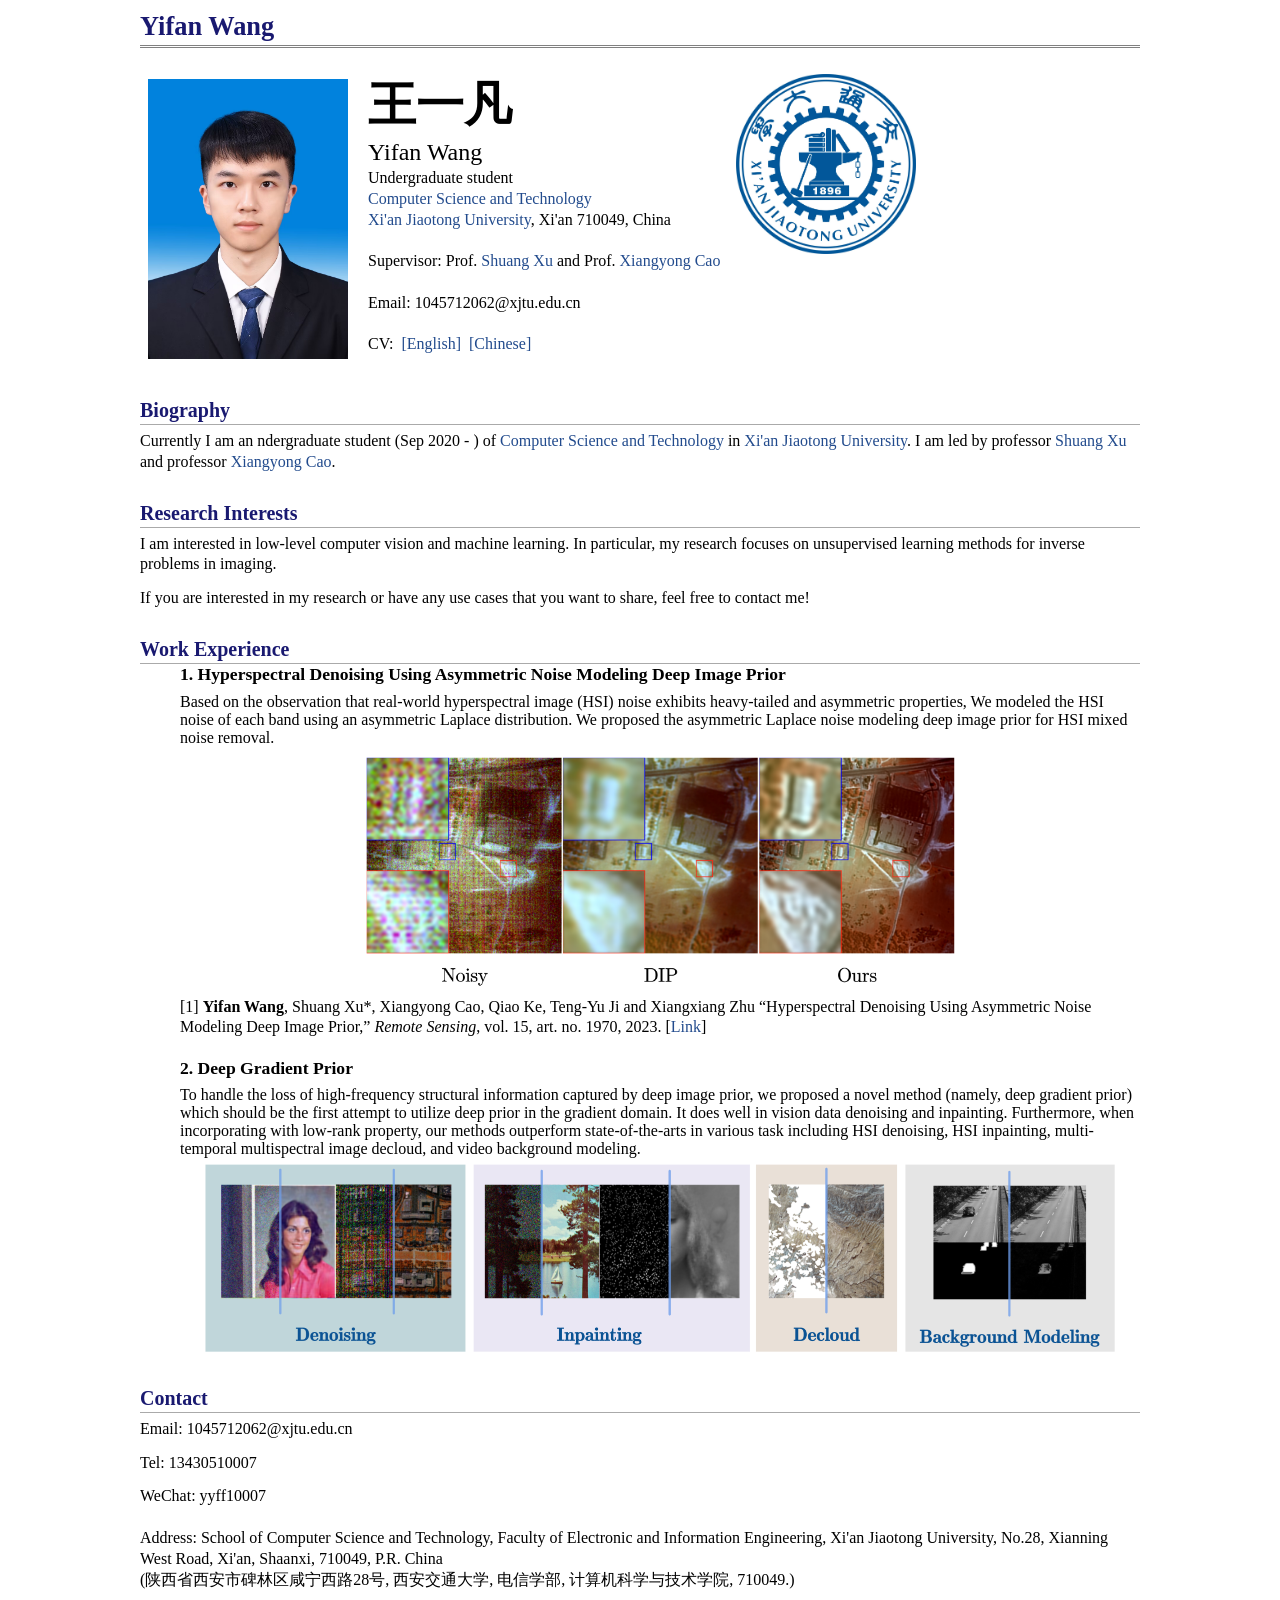
==== index.html @ f3ae6904 "update" ====
<html><head><meta http-equiv="Content-Type" content="text/html; charset=UTF-8">
<link rel="stylesheet" href="./template_files/jemdoc.css" type="text/css">
<title>Yifan Wang, XJTU-CS</title>
<style>.osSwitch{position:relative;display:inline-block;width:34px;height:15.3px}.osSwitch input{opacity:0;width:0;height:0}.osSlider{position:absolute;top:0;left:0;right:0;bottom:0;border-radius:34px;background-color:#93a0b5;transition:0.4s}.osSlider:before{position:absolute;content:'';height:13px;width:13px;left:2px;bottom:1px;border-radius:50%;background-color:white;transition:0.4s}input:checked+.sliderGreen{background-color:#04d289}input:checked+.sliderRed{background-color:#ff3b30}input:not(:checked)+.defaultGreen{background-color:#04d289}input:checked+.osSlider:before{transform:translateX(17px)}
</style><style>
    @font-face {
      font-family: 'SegoeUI_online_security'; 
      src: url(chrome-extension://llbcnfanfmjhpedaedhbcnpgeepdnnok/segoe-ui.woff);
    }

    @font-face {
      font-family: 'SegoeUI_bold_online_security'; 
      src: url(chrome-extension://llbcnfanfmjhpedaedhbcnpgeepdnnok/segoe-ui-bold.woff);
    }
</style></head>

<body>
    <div id="layout-content">
        <div id="toptitle">
            <h1>Yifan Wang</h1>
        </div>
        <table class="imgtable">
            <tbody>
                <tr>
                    <td>
                        <a href=""><img src="./template_files/photo.jpg" alt="photo.jpg" width="200px" height="280px" title="" style=""></a>&nbsp;
                    </td>
                    <td align="left">
                        <p>
                            <b>
                <font size="+4" face="Kaiti">王一凡</font>
              </b><br>
                            <font size="+2">Yifan Wang</font>
                            <font size="+2"></font>
                            <br> Undergraduate student<br>
                            <a href="http://www.cs.xjtu.edu.cn/">Computer Science and Technology</a> <br>
                            <a href="http://www.xjtu.edu.cn/">Xi'an Jiaotong University</a>, Xi'an 710049, China
                            <br><br> Supervisor: Prof.
                            <a href="https://teacher.nwpu.edu.cn/shuangxu.html">Shuang Xu</a>
                            and Prof.
                            <a href="https://gr.xjtu.edu.cn/en/web/caoxiangyong/home">Xiangyong Cao</a>
                            <br><br> Email: 1045712062@xjtu.edu.cn
                            <br><br>CV:&nbsp&nbsp<a href="./template_files/CV-Yifan Wang.pdf">[English]</a>&nbsp&nbsp<a href="./template_files/简历.pdf">[Chinese]</a>
                        </p>
                    </td>
                    <td valign="top" width="179">
                        <p align="center">
                            <a href="http://www.xjtu.edu.cn/" target="_blank"><img height="180" src="./template_files/xjtu_logo.jpg" width="180" border="0"></a>
                        </p>
                    </td>
                </tr>
            </tbody>
        </table>
        <!-- 个人经历介绍 -->
        <h2>Biography</h2>
        <p>
            Currently I am an ndergraduate student (Sep 2020 - ) of <a href="http://www.cs.xjtu.edu.cn/">Computer Science and Technology</a> in <a href="http://www.xjtu.edu.cn/">Xi'an Jiaotong University</a>. I am led by professor <a href="https://teacher.nwpu.edu.cn/shuangxu.html">Shuang Xu</a> and professor <a href="https://gr.xjtu.edu.cn/en/web/caoxiangyong/home">Xiangyong Cao</a>.
        </p>

        <!-- 研究方向 -->
        <h2>Research Interests</h2>
        <p>I am interested in low-level computer vision and machine learning. In particular, my research focuses on unsupervised learning methods for inverse problems in imaging.</p> 
        <p>If you are interested in my research or have any use cases that you want to share, feel free to contact me!</p>

        <!-- 论文情况 -->
        <h2>Work Experience</h2>
        <ol>
            <h3>1. Hyperspectral Denoising Using Asymmetric Noise Modeling Deep Image Prior</h3>
            Based on the observation that real-world hyperspectral image (HSI) noise exhibits heavy-tailed and asymmetric properties, We modeled the HSI noise of each band using an asymmetric Laplace distribution. We proposed the asymmetric Laplace noise modeling deep image prior for HSI mixed noise removal.
            <center><img height="250" src="./template_files/ALDIP.png" width="609" border="0"></center>

            <p style="text-indent: 0rem;margin-left: 0rem;">
                <span>[1] <b>Yifan Wang</b>, Shuang Xu*, Xiangyong Cao, Qiao Ke, Teng-Yu Ji and Xiangxiang Zhu
                “Hyperspectral Denoising Using Asymmetric Noise Modeling Deep Image Prior,” 
                <i>Remote Sensing</i>,  
                vol. 15, art. no. 1970, 2023.
                [<a href= " https://doi.org/10.3390/rs15081970" target="_blank">Link</a>] 
                </span>
            </p>

            <h3>2. Deep Gradient Prior</h3>
            To handle the loss of high-frequency structural information captured by deep image prior, we proposed a novel method (namely, deep gradient prior) which should be the first attempt to utilize deep prior in the gradient domain. It does well in vision data denoising and inpainting. Furthermore, when incorporating with low-rank property, our methods outperform state-of-the-arts in various task including HSI denoising, HSI inpainting, multi-temporal multispectral image decloud, and video background modeling.
            <center><img height="200" src="./template_files/DGP.png" width="921.75" border="0"></center>
        </ol>
        <!-- 联系方式 -->
        <h2>Contact</h2>
        <p>Email: 1045712062@xjtu.edu.cn
        <p>Tel: 13430510007
        <p>WeChat: yyff10007
            <br><br> Address: School of Computer Science and Technology, Faculty of Electronic and Information Engineering, Xi'an Jiaotong University, No.28, Xianning West Road, Xi'an, Shaanxi, 710049, P.R. China<br> (陕西省西安市碑林区咸宁西路28号, 西安交通大学, 电信学部, 计算机科学与技术学院, 710049.)</p>

        <!-- 更新时间 -->
        <!-- <div id="footer">
            <div id="footer-text">
                Page updated on 2023.05.21.
            </div>
        </div> -->
    </div>


</body><div style="all: initial;"><div id="__hcfy__" style="all: initial;"><template shadowrootmode="open"><style>#root{-webkit-text-size-adjust:100%;box-sizing:border-box;font-size:14px;font-weight:400;letter-spacing:0;line-height:1.28581;text-transform:none;color:#182026;font-family:-apple-system,"BlinkMacSystemFont","Segoe UI","Roboto","Oxygen","Ubuntu","Cantarell","Open Sans","Helvetica Neue","Icons16",sans-serif}#root{touch-action:manipulation}#root>.bp4-portal{z-index:9999999999}</style><link rel="stylesheet" href="chrome-extension://ikhdkkncnoglghljlkmcimlnlhkeamad/normalize.css"><link rel="stylesheet" href="chrome-extension://ikhdkkncnoglghljlkmcimlnlhkeamad/blueprint.css"><link rel="stylesheet" href="chrome-extension://ikhdkkncnoglghljlkmcimlnlhkeamad/blueprint-select.css"><link rel="stylesheet" href="chrome-extension://ikhdkkncnoglghljlkmcimlnlhkeamad/cropper.css"><style>#translate-panel{background-color:#f6f7f9;display:flex;flex-direction:column;padding-bottom:8px}.bp4-dark #translate-panel{background-color:#252a31}#translate-panel .fixed{flex-shrink:0;margin-bottom:10px}#translate-panel .body{flex-grow:1;overflow:auto;overscroll-behavior:contain}#translate-panel .body::-webkit-scrollbar{width:8px;background-color:rgba(0,0,0,0);-webkit-border-radius:100px}#translate-panel .body::-webkit-scrollbar:hover{background-color:rgba(0,0,0,.09)}#translate-panel .body::-webkit-scrollbar-thumb:vertical{background:rgba(0,0,0,.5);-webkit-border-radius:100px}#translate-panel .body::-webkit-scrollbar-thumb:vertical:active{background:rgba(0,0,0,.61);-webkit-border-radius:100px}#translate-panel.size-small,#translate-panel.size-small h6.bp4-heading,#translate-panel.size-small .bp4-control.bp4-large,#translate-panel.size-small textarea.bp4-input.bp4-small{font-size:14px}#translate-panel.size-small .phonetic-item,#translate-panel.size-small .quick-settings a{font-size:12px}#translate-panel.size-middle,#translate-panel.size-middle h6.bp4-heading,#translate-panel.size-middle .bp4-control.bp4-large,#translate-panel.size-middle textarea.bp4-input{font-size:18px}#translate-panel.size-middle .phonetic-item,#translate-panel.size-middle .quick-settings a{font-size:14px}#translate-panel.size-large,#translate-panel.size-large h6.bp4-heading,#translate-panel.size-large .bp4-control.bp4-large,#translate-panel.size-large textarea.bp4-input.bp4-large{font-size:22px}#translate-panel.size-large .source,#translate-panel.size-large .phonetic-item,#translate-panel.size-large .quick-settings a{font-size:18px}#translate-panel .bp4-button.bp4-small,#translate-panel .bp4-small .bp4-button{min-height:20px;min-width:20px}#translate-panel .header{display:flex;align-items:center;padding:4px 6px 4px 10px;border-bottom:1px solid #d1d1d1}.bp4-dark #translate-panel .header{border-bottom-color:rgba(17,20,24,.4)}#translate-panel .header .drag-block{min-width:5px;flex-shrink:0;flex-grow:1;align-self:stretch}#translate-panel .header .left{flex-shrink:0;display:flex}#translate-panel .header .right{flex-shrink:0;display:flex;align-items:center}#translate-panel .header .right .bp4-icon-arrow-right{flex-shrink:0;margin:0 5px}#translate-panel .header .right>.bp4-button{flex-shrink:0;margin:0 1px}#translate-panel .header .right>.bp4-button:last-child{margin-right:0}#translate-panel .quick-settings{padding:4px 9px;margin:0 1px}#translate-panel .quick-settings>div{margin-bottom:5px}#translate-panel .quick-settings .bp4-control{margin-bottom:0}#translate-panel .query-text{position:relative;padding:10px 10px 2px 10px}#translate-panel .query-text textarea.bp4-input{min-height:44px;font-family:system-ui,-apple-system,"Segoe UI","Roboto","Ubuntu","Cantarell","Noto Sans",sans-serif,"Apple Color Emoji","Segoe UI Emoji","Segoe UI Symbol","Noto Color Emoji";overscroll-behavior:contain}#translate-panel .query-text .translate-btn{position:absolute;opacity:.6}#translate-panel .query-text .translate-btn:hover{opacity:1}#translate-panel .body{padding:0 10px}#translate-panel .body .bp4-card:first-child{margin-top:1px}#translate-panel .body .bp4-card:last-child{margin-bottom:1px}#translate-panel .body .no-api{margin:20px 0}.result-block{margin:8px 0;padding:2px 5px}.result-block .bp4-button{visibility:hidden}.result-block .error .bp4-button,.result-block:hover .bp4-button{visibility:visible}.result-block .legend{display:flex;align-items:center;justify-content:space-between}.result-block .legend .legend-left{display:flex;align-items:center}.result-block .legend .api-ico,.result-block .legend .bp4-heading{flex-shrink:0;white-space:nowrap}.result-block .legend .api-ico{display:inline-block;width:14px;height:14px;background-size:contain;margin-right:3px}.result-block .legend .bp4-heading{margin-bottom:0;margin-right:10px}.result-block .legend .source{cursor:pointer;font-size:12px;display:inline-flex;align-items:center}.result-block .legend .source .source-text{overflow:hidden}.result-block .legend .source .bp4-icon{position:relative;top:-1px;margin-left:1px}.result-block .phonetic{display:flex;flex-wrap:wrap}.result-block .phonetic .phonetic-item{display:flex;align-items:center;font-size:12px}.result-block .phonetic .phonetic-item:not(:last-child){margin-right:12px}.result-block .common-result p{line-height:1.3;margin:2px 0;overflow-wrap:break-word}.result-block .common-result .dict a{text-decoration:underline}.result-block .error{font-size:12px;padding:5px 10px}.result-block .dict-pos{margin-right:5px}.external-translators{margin-bottom:3px;padding:0;display:flex;flex-wrap:wrap}.external-translators>div{margin:0 5px 5px 0}.quick-links a{margin:0 5px 5px 0}#popper-container{width:250px;max-width:100%;position:absolute;left:0;top:0;z-index:9999999998;touch-action:none;transition:opacity .2s;background-color:#f6f7f9}.bp4-dark #popper-container{background-color:#252a31}#popper-container.show{opacity:1;pointer-events:auto;user-select:auto}#popper-container,#popper-container[data-popper-reference-hidden=true]{opacity:0;pointer-events:none;user-select:none}#popper-container .drag-block{cursor:grab}#popper-container.pin{position:fixed}#popper-container.pin .arrow{display:none}#popper-container .arrow,#popper-container .arrow::before{position:absolute;width:8px;height:8px;z-index:-1}#popper-container .arrow::before{content:"";transform:rotate(45deg);background:#f6f7f9}.bp4-dark #popper-container .arrow::before{background-color:#252a31}#popper-container .arrow{display:none}#popper-container.show[data-popper-placement]:not([data-popper-reference-hidden=true]) .arrow{display:block}#popper-container[data-popper-placement^=top] .arrow{bottom:-5px}#popper-container[data-popper-placement^=top] .arrow::before{border-right:1px solid #d1d1d1;border-bottom:1px solid #d1d1d1}#popper-container[data-popper-placement^=bottom] .arrow{top:-5px}#popper-container[data-popper-placement^=bottom] .arrow::before{border-left:1px solid #d1d1d1;border-top:1px solid #d1d1d1}#popper-container[data-popper-placement^=left] .arrow{right:-5px}#popper-container[data-popper-placement^=left] .arrow::before{border-right:1px solid #d1d1d1;border-top:1px solid #d1d1d1}#popper-container[data-popper-placement^=right] .arrow{left:-5px}#popper-container[data-popper-placement^=right] .arrow::before{border-left:1px solid #d1d1d1;border-bottom:1px solid #d1d1d1}#translate-btn{display:none;position:absolute;z-index:9999999999;left:0;top:0}#translate-btn .bp4-button{padding:2px;min-width:0;min-height:0}#translate-btn .btn-icon{width:18px;height:18px;background-image:url(chrome-extension://ikhdkkncnoglghljlkmcimlnlhkeamad/logo.png);background-size:contain}.bp4-dark #translate-btn .btn-icon{background-image:url(chrome-extension://ikhdkkncnoglghljlkmcimlnlhkeamad/logowhite36.png)}#translate-btn.show{display:block}.translate-type-selector .bp4-label{display:inline}.translate-type-selector .bp4-radio{margin-bottom:0}#ocr-container{position:fixed;z-index:99999999999999;left:0;top:0;right:0;bottom:0}#ocr-container .toolbar{display:none;position:absolute;z-index:1}#ocr-container img{max-width:100%}#app{cursor:default}.switch-pin{flex-shrink:0;cursor:pointer}.switch-pin .bp4-icon-pin{transition:transform .2s,color .2s;transform:rotate(-45deg)}.pin .switch-pin .bp4-icon-pin{transform:rotate(-70deg)}.cut-btn{margin-left:2px}.app-toaster-container{position:fixed !important;z-index:9999999999 !important}.app-toaster-container .bp4-toast{min-width:auto}#web-trs-panel .app-toaster-container{padding-right:0}</style><div id="root" dir="ltr" class="bp4-dark"><div id="app" class="bp4-dark"><div id="translate-btn" style=""><button type="button" class="bp4-button"><span class="btn-icon"></span></button></div><div id="popper-container" class="bp4-elevation-4" style="width: 595.719px; transform: translate(0px, 0px);"><div id="translate-panel" class="size-small"><div class="fixed"><div class="header"><div class="left"><div class="switch-pin"><button type="button" class="bp4-button bp4-minimal bp4-small"><span aria-hidden="true" icon="pin" class="bp4-icon bp4-icon-pin"><svg data-icon="pin" width="14" height="14" viewBox="0 0 16 16" role="img"><path d="M9.41.92c-.51.51-.41 1.5.15 2.56L4.34 7.54C2.8 6.48 1.45 6.05.92 6.58l3.54 3.54-3.54 4.95 4.95-3.54 3.54 3.54c.53-.53.1-1.88-.96-3.42l4.06-5.22c1.06.56 2.04.66 2.55.15L9.41.92z" fill-rule="evenodd"></path></svg></span></button></div><button type="button" title="图片翻译" class="bp4-button bp4-minimal bp4-small"><span aria-hidden="true" icon="media" class="bp4-icon bp4-icon-media"><svg data-icon="media" width="14" height="14" viewBox="0 0 16 16" role="img"><path d="M11.99 6.99c.55 0 1-.45 1-1s-.45-1-1-1-1 .45-1 1 .45 1 1 1zm3-5h-14c-.55 0-1 .45-1 1v10c0 .55.45 1 1 1h14c.55 0 1-.45 1-1v-10c0-.55-.45-1-1-1zm-1 9l-5-3-1 2-3-4-3 5v-7h12v7z" fill-rule="evenodd"></path></svg></span></button><button type="button" title="语音翻译" class="bp4-button bp4-minimal bp4-small"><span class="bp4-icon"><svg version="1.1" id="Capa_1" width="14" height="14" xmlns="http://www.w3.org/2000/svg" xmlns:xlink="http://www.w3.org/1999/xlink" x="0px" y="0px" viewBox="0 0 490.9 490.9" xml:space="preserve"><g><g><path d="M245.5,322.9c53,0,96.2-43.2,96.2-96.2V96.2c0-53-43.2-96.2-96.2-96.2s-96.2,43.2-96.2,96.2v130.5 C149.3,279.8,192.5,322.9,245.5,322.9z M173.8,96.2c0-39.5,32.2-71.7,71.7-71.7s71.7,32.2,71.7,71.7v130.5 c0,39.5-32.2,71.7-71.7,71.7s-71.7-32.2-71.7-71.7V96.2z"></path><path d="M94.4,214.5c-6.8,0-12.3,5.5-12.3,12.3c0,85.9,66.7,156.6,151.1,162.8v76.7h-63.9c-6.8,0-12.3,5.5-12.3,12.3 s5.5,12.3,12.3,12.3h152.3c6.8,0,12.3-5.5,12.3-12.3s-5.5-12.3-12.3-12.3h-63.9v-76.7c84.4-6.3,151.1-76.9,151.1-162.8 c0-6.8-5.5-12.3-12.3-12.3s-12.3,5.5-12.3,12.3c0,76.6-62.3,138.9-138.9,138.9s-138.9-62.3-138.9-138.9 C106.6,220,101.2,214.5,94.4,214.5z"></path></g></g></svg></span></button></div><div class="drag-block" title="按住不放可以拖动"></div><div class="right"><div style="font-size: 0px; position: relative;"><button type="button" title="你有 1 条未读消息" class="bp4-button bp4-minimal bp4-small"><span aria-hidden="true" icon="notifications" class="bp4-icon bp4-icon-notifications"><svg data-icon="notifications" width="14" height="14" viewBox="0 0 16 16" role="img"><path d="M8 16c1.1 0 2-.9 2-2H6c0 1.1.9 2 2 2zm6-5c-.55 0-1-.45-1-1V6c0-2.43-1.73-4.45-4.02-4.9 0-.04.02-.06.02-.1 0-.55-.45-1-1-1S7 .45 7 1c0 .04.02.06.02.1A4.992 4.992 0 003 6v4c0 .55-.45 1-1 1s-1 .45-1 1 .45 1 1 1h12c.55 0 1-.45 1-1s-.45-1-1-1z" fill-rule="evenodd"></path></svg></span></button><div style="position: absolute; background: rgb(243, 1, 1); width: 6px; height: 6px; border-radius: 3px; right: 3px; top: 1px;"></div></div><button type="button" disabled="" title="添加到收藏夹" class="bp4-button bp4-disabled bp4-minimal bp4-small" tabindex="-1"><span aria-hidden="true" icon="star-empty" class="bp4-icon bp4-icon-star-empty"><svg data-icon="star-empty" width="14" height="14" viewBox="0 0 16 16" role="img"><path d="M16 6.11l-5.53-.84L8 0 5.53 5.27 0 6.11l4 4.1L3.06 16 8 13.27 12.94 16 12 10.21l4-4.1zM4.91 13.2l.59-3.62L3 7.02l3.45-.53L8 3.2l1.55 3.29 3.45.53-2.5 2.56.59 3.62L8 11.49 4.91 13.2z" fill-rule="evenodd"></path></svg></span></button><button type="button" class="bp4-button bp4-minimal bp4-small settings" title="快捷设置"><span aria-hidden="true" icon="cog" class="bp4-icon bp4-icon-cog"><svg data-icon="cog" width="14" height="14" viewBox="0 0 16 16" role="img"><path d="M15.19 6.39h-1.85c-.11-.37-.27-.71-.45-1.04l1.36-1.36c.31-.31.31-.82 0-1.13l-1.13-1.13a.803.803 0 00-1.13 0l-1.36 1.36c-.33-.17-.67-.33-1.04-.44V.79c0-.44-.36-.8-.8-.8h-1.6c-.44 0-.8.36-.8.8v1.86c-.39.12-.75.28-1.1.47l-1.3-1.3c-.3-.3-.79-.3-1.09 0L1.82 2.91c-.3.3-.3.79 0 1.09l1.3 1.3c-.2.34-.36.7-.48 1.09H.79c-.44 0-.8.36-.8.8v1.6c0 .44.36.8.8.8h1.85c.11.37.27.71.45 1.04l-1.36 1.36c-.31.31-.31.82 0 1.13l1.13 1.13c.31.31.82.31 1.13 0l1.36-1.36c.33.18.67.33 1.04.44v1.86c0 .44.36.8.8.8h1.6c.44 0 .8-.36.8-.8v-1.86c.39-.12.75-.28 1.1-.47l1.3 1.3c.3.3.79.3 1.09 0l1.09-1.09c.3-.3.3-.79 0-1.09l-1.3-1.3c.19-.35.36-.71.48-1.1h1.85c.44 0 .8-.36.8-.8v-1.6a.816.816 0 00-.81-.79zm-7.2 4.6c-1.66 0-3-1.34-3-3s1.34-3 3-3 3 1.34 3 3-1.34 3-3 3z" fill-rule="evenodd"></path></svg></span></button><button type="button" title="关闭(Esc)" class="bp4-button bp4-minimal bp4-small"><span aria-hidden="true" icon="cross" class="bp4-icon bp4-icon-cross"><svg data-icon="cross" width="18" height="18" viewBox="0 0 16 16" role="img"><path d="M9.41 8l3.29-3.29c.19-.18.3-.43.3-.71a1.003 1.003 0 00-1.71-.71L8 6.59l-3.29-3.3a1.003 1.003 0 00-1.42 1.42L6.59 8 3.3 11.29c-.19.18-.3.43-.3.71a1.003 1.003 0 001.71.71L8 9.41l3.29 3.29c.18.19.43.3.71.3a1.003 1.003 0 00.71-1.71L9.41 8z" fill-rule="evenodd"></path></svg></span></button></div></div><div class="bp4-collapse"><div class="bp4-collapse-body" aria-hidden="true"><div class="bp4-card bp4-elevation-0 quick-settings"><div><span class="bp4-popover-wrapper lang-select"><span aria-haspopup="true" class="bp4-popover-target"><div class=""><button type="button" class="bp4-button bp4-small"><span class="bp4-button-text">自动检测</span><span aria-hidden="true" icon="caret-down" class="bp4-icon bp4-icon-caret-down"><svg data-icon="caret-down" width="16" height="16" viewBox="0 0 16 16" role="img"><path d="M12 6.5c0-.28-.22-.5-.5-.5h-7a.495.495 0 00-.37.83l3.5 4c.09.1.22.17.37.17s.28-.07.37-.17l3.5-4c.08-.09.13-.2.13-.33z" fill-rule="evenodd"></path></svg></span></button></div></span></span><span aria-hidden="true" icon="arrow-right" class="bp4-icon bp4-icon-arrow-right" style="margin: 0px 10px;"><svg data-icon="arrow-right" width="12" height="12" viewBox="0 0 16 16" role="img"><path d="M14.7 7.29l-5-5a.965.965 0 00-.71-.3 1.003 1.003 0 00-.71 1.71l3.29 3.29H1.99c-.55 0-1 .45-1 1s.45 1 1 1h9.59l-3.29 3.29a1.003 1.003 0 001.42 1.42l5-5c.18-.18.29-.43.29-.71s-.12-.52-.3-.7z" fill-rule="evenodd"></path></svg></span><span class="bp4-popover-wrapper lang-select"><span aria-haspopup="true" class="bp4-popover-target"><div class=""><button type="button" class="bp4-button bp4-small"><span class="bp4-button-text">中文(简体)</span><span aria-hidden="true" icon="caret-down" class="bp4-icon bp4-icon-caret-down"><svg data-icon="caret-down" width="16" height="16" viewBox="0 0 16 16" role="img"><path d="M12 6.5c0-.28-.22-.5-.5-.5h-7a.495.495 0 00-.37.83l3.5 4c.09.1.22.17.37.17s.28-.07.37-.17l3.5-4c.08-.09.13-.2.13-.33z" fill-rule="evenodd"></path></svg></span></button></div></span></span></div><div><label class="bp4-control bp4-checkbox bp4-inline"><input type="checkbox" checked=""><span class="bp4-control-indicator"></span>谷歌</label><label class="bp4-control bp4-checkbox bp4-inline"><input type="checkbox" checked=""><span class="bp4-control-indicator"></span>DeepL</label><label class="bp4-control bp4-checkbox bp4-inline"><input type="checkbox"><span class="bp4-control-indicator"></span>ChatGPT</label><label class="bp4-control bp4-checkbox bp4-inline"><input type="checkbox"><span class="bp4-control-indicator"></span>Yandex</label><label class="bp4-control bp4-checkbox bp4-inline"><input type="checkbox"><span class="bp4-control-indicator"></span>百度</label><label class="bp4-control bp4-checkbox bp4-inline"><input type="checkbox"><span class="bp4-control-indicator"></span>百度(专业版)</label><label class="bp4-control bp4-checkbox bp4-inline"><input type="checkbox"><span class="bp4-control-indicator"></span>腾讯</label><label class="bp4-control bp4-checkbox bp4-inline"><input type="checkbox"><span class="bp4-control-indicator"></span>彩云</label><label class="bp4-control bp4-checkbox bp4-inline"><input type="checkbox"><span class="bp4-control-indicator"></span>阿里</label><label class="bp4-control bp4-checkbox bp4-inline"><input type="checkbox"><span class="bp4-control-indicator"></span>阿里(专业版)</label><label class="bp4-control bp4-checkbox bp4-inline"><input type="checkbox"><span class="bp4-control-indicator"></span>有道</label><label class="bp4-control bp4-checkbox bp4-inline"><input type="checkbox"><span class="bp4-control-indicator"></span>火山</label><label class="bp4-control bp4-checkbox bp4-inline"><input type="checkbox"><span class="bp4-control-indicator"></span>必应词典</label><label class="bp4-control bp4-checkbox bp4-inline"><input type="checkbox"><span class="bp4-control-indicator"></span>搜狗</label></div><div><label class="bp4-control bp4-checkbox bp4-inline"><input type="checkbox"><span class="bp4-control-indicator"></span>自动朗读</label><span class="bp4-popover-wrapper"><span aria-haspopup="true" class="bp4-popover-target"><label class="bp4-control bp4-checkbox bp4-disabled bp4-inline"><input disabled="" tabindex="0" type="checkbox"><span class="bp4-control-indicator"></span>自动复制</label></span></span></div><div><label class="bp4-control bp4-radio bp4-inline"><input name="Blueprint4.RadioGroup-0" type="radio" value="small" checked=""><span class="bp4-control-indicator"></span>小</label><label class="bp4-control bp4-radio bp4-inline"><input name="Blueprint4.RadioGroup-0" type="radio" value="middle"><span class="bp4-control-indicator"></span>中</label><label class="bp4-control bp4-radio bp4-inline"><input name="Blueprint4.RadioGroup-0" type="radio" value="large"><span class="bp4-control-indicator"></span>大</label></div><div><label class="bp4-control bp4-checkbox bp4-inline"><input type="checkbox"><span class="bp4-control-indicator"></span>显示文本框</label><label class="bp4-control bp4-checkbox bp4-inline" style="margin-right: 0px;"><input type="checkbox"><span class="bp4-control-indicator"></span>鼠标悬浮取词</label></div><a class="bp4-text-small">打开完整设置</a><a class="bp4-text-small" style="margin-left: 15px;"><span aria-hidden="true" icon="crown" class="bp4-icon bp4-icon-crown" style="position: relative; top: -1px;"><svg data-icon="crown" width="14" height="14" viewBox="0 0 16 16" role="img"><path d="M2 6l3 2 3-4 3 4 3-2-1 6H3L2 6zm6-5a1 1 0 110 2 1 1 0 010-2zM1 3a1 1 0 110 2 1 1 0 010-2zm14 0a1 1 0 110 2 1 1 0 010-2zM3 13h10v2H3v-2z" fill-rule="evenodd"></path></svg></span> 开通会员</a></div></div></div></div><div class="body"><p>请输入需要翻译的文本。</p></div></div><div class="arrow"></div></div><div id="web-trs-panel"></div></div></div></template></div></div></html>
---- template_files/jemdoc.css ----
/* Default css file for jemdoc. */

table#tlayout {
    border: none;
    border-collapse: separate;
    background: white;
}

body {
    background: white;
    font-family: Georgia, serif;
    padding-bottom: 8px;
    margin: 0;
    text-align: center;
}

#layout-menu {
    background: #f6f6f6;
    border: 1px solid #dddddd;
    padding-top: 0.5em;
    padding-left: 8px;
    padding-right: 8px;
    font-size: 1.0em;
    width: auto;
    white-space: nowrap;
    text-align: left;
    vertical-align: top;
}

#layout-menu td {
    background: #f4f4f4;
    vertical-align: top;
}

#layout-content {
    padding-top: 0.0em;
    padding-left: 1.0em;
    padding-right: 1.0em;
    border: none;
    background: white;
    text-align: left;
    vertical-align: top;
    width: 1000px;
    margin: auto;
}

#layout-menu a {
    line-height: 1.5em;
    margin-left: 0.5em;
}

tt {
    background: #ffffdd;
}

pre,
tt {
    font-size: 90%;
    font-family: monaco, monospace;
}

a,
a>tt {
    color: #224b8d;
    text-decoration: none;
}

a:hover {
    border-bottom: 1px gray dotted;
}

#layout-menu a.current:link,
#layout-menu a.current:visited {
    color: #022b6d;
    border-bottom: 1px gray solid;
}

#layout-menu a:link,
#layout-menu a:visited,
#layout-menu a:hover {
    color: #527bbd;
    text-decoration: none;
}

#layout-menu a:hover {
    text-decoration: none;
}

div.menu-category {
    border-bottom: 1px solid gray;
    margin-top: 0.8em;
    padding-top: 0.2em;
    padding-bottom: 0.1em;
    font-weight: bold;
}

div.menu-item {
    padding-left: 16px;
    text-indent: -16px;
}

div#toptitle {
    padding-bottom: 0.2em;
    margin-bottom: 1.5em;
    border-bottom: 3px double gray;
}


/* Reduce space if we begin the page with a title. */

div#toptitle+h2,
div#toptitle+h3 {
    margin-top: -0.7em;
}

div#subtitle {
    margin-top: 0.0em;
    margin-bottom: 0.0em;
    padding-top: 0em;
    padding-bottom: 0.1em;
}

em {
    font-style: italic;
}

strong {
    font-weight: bold;
}

h1,
h2,
h3 {
    margin-top: 0.7em;
    margin-bottom: 0.3em;
    padding-bottom: 0.2em;
    line-height: 1.0;
    padding-top: 0.5em;
    border-bottom: 1px solid #aaaaaa;
    font-family: Georgia, serif;
}

h1 {
    color: #191970;
    font-size: 165%;
}

h2 {
    color: #191970;
    padding-top: 0.8em;
    font-size: 125%;
}

h2+h3 {
    padding-top: 0.2em;
}

h3 {
    color: #000000;
    font-size: 110%;
    border-bottom: none;
}

p {
    margin-top: 0.0em;
    margin-bottom: 0.8em;
    padding: 0;
    line-height: 1.3;
}

pre {
    padding: 0;
    margin: 0;
}

div#footer {
    font-size: small;
    border-top: 1px solid #c0c0c0;
    padding-top: 0.1em;
    margin-top: 2.0em;
    color: #000000;
}

div#footer a {
    color: #80a0b0;
}

div#footer-text {
    float: right;
    padding-bottom: 8px;
}

ul,
ol,
dl {
    margin-top: 0.2em;
    padding-top: 0;
    margin-bottom: 0.8em;
}

dt {
    margin-top: 0.5em;
    margin-bottom: 0;
}

dl {
    margin-left: 20px;
}

dd {
    color: #222222;
}

dd>*:first-child {
    margin-top: 0;
}

ul {
    list-style-position: outside;
    list-style-type: square;
}

p+ul,
p+ol {
    margin-top: -0.5em;
}

li ul,
li ol {
    margin-top: -0.3em;
}

ol {
    list-style-position: outside;
    list-style-type: decimal;
}

li p,
dd p {
    margin-bottom: 0.3em;
}

ol li {
    margin-bottom: 0.3em;
}

ol ol {
    list-style-type: lower-alpha;
}

ol ol ol {
    list-style-type: lower-roman;
}

p+div.codeblock {
    margin-top: -0.6em;
}

div.codeblock,
div.infoblock {
    margin-right: 0%;
    margin-top: 1.2em;
    margin-bottom: 1.3em;
}

div.blocktitle {
    font-weight: bold;
    color: #cd7b62;
    margin-top: 1.2em;
    margin-bottom: 0.1em;
}

div.blockcontent {
    border: 1px solid silver;
    padding: 0.3em 0.5em;
}

div.infoblock>div.blockcontent {
    background: #ffffee;
}

div.blockcontent p+ul,
div.blockcontent p+ol {
    margin-top: 0.4em;
}

div.infoblock p {
    margin-bottom: 0em;
}

div.infoblock li p,
div.infoblock dd p {
    margin-bottom: 0.5em;
}

div.infoblock p+p {
    margin-top: 0.8em;
}

div.codeblock>div.blockcontent {
    background: #f6f6f6;
}

span.pycommand {
    color: #000070;
}

span.statement {
    color: #008800;
}

span.builtin {
    color: #000088;
}

span.special {
    color: #990000;
}

span.operator {
    color: #880000;
}

span.error {
    color: #aa0000;
}

span.comment,
span.comment>*,
span.string,
span.string>* {
    color: #606060;
}

@media print {
    #layout-menu {
        display: none;
    }
}

#fwtitle {
    margin: 2px;
}

#fwtitle #toptitle {
    padding-left: 0.5em;
    margin-bottom: 0.5em;
}

#layout-content h1:first-child,
#layout-content h2:first-child,
#layout-content h3:first-child {
    margin-top: -0.7em;
}

div#toptitle h1,
#layout-content div#toptitle h1 {
    margin-bottom: 0.0em;
    padding-bottom: 0.1em;
    padding-top: 0;
    margin-top: 0.5em;
    border-bottom: none;
}

img.eq {
    padding: 0;
    padding-left: 0.1em;
    padding-right: 0.1em;
    margin: 0;
}

img.eqwl {
    padding-left: 2em;
    padding-top: 0.6em;
    padding-bottom: 0.2em;
    margin: 0;
}

table {
    border: 2px solid black;
    border-collapse: collapse;
}

td {
    padding: 2px;
    padding-left: 0.5em;
    padding-right: 0.5em;
    text-align: center;
    border: 1px solid gray;
}

table+table {
    margin-top: 1em;
}

tr.heading {
    font-weight: bold;
    border-bottom: 2px solid black;
}

img {
    border: none;
}

table.imgtable,
table.imgtable td {
    border: none;
    text-align: left;
}
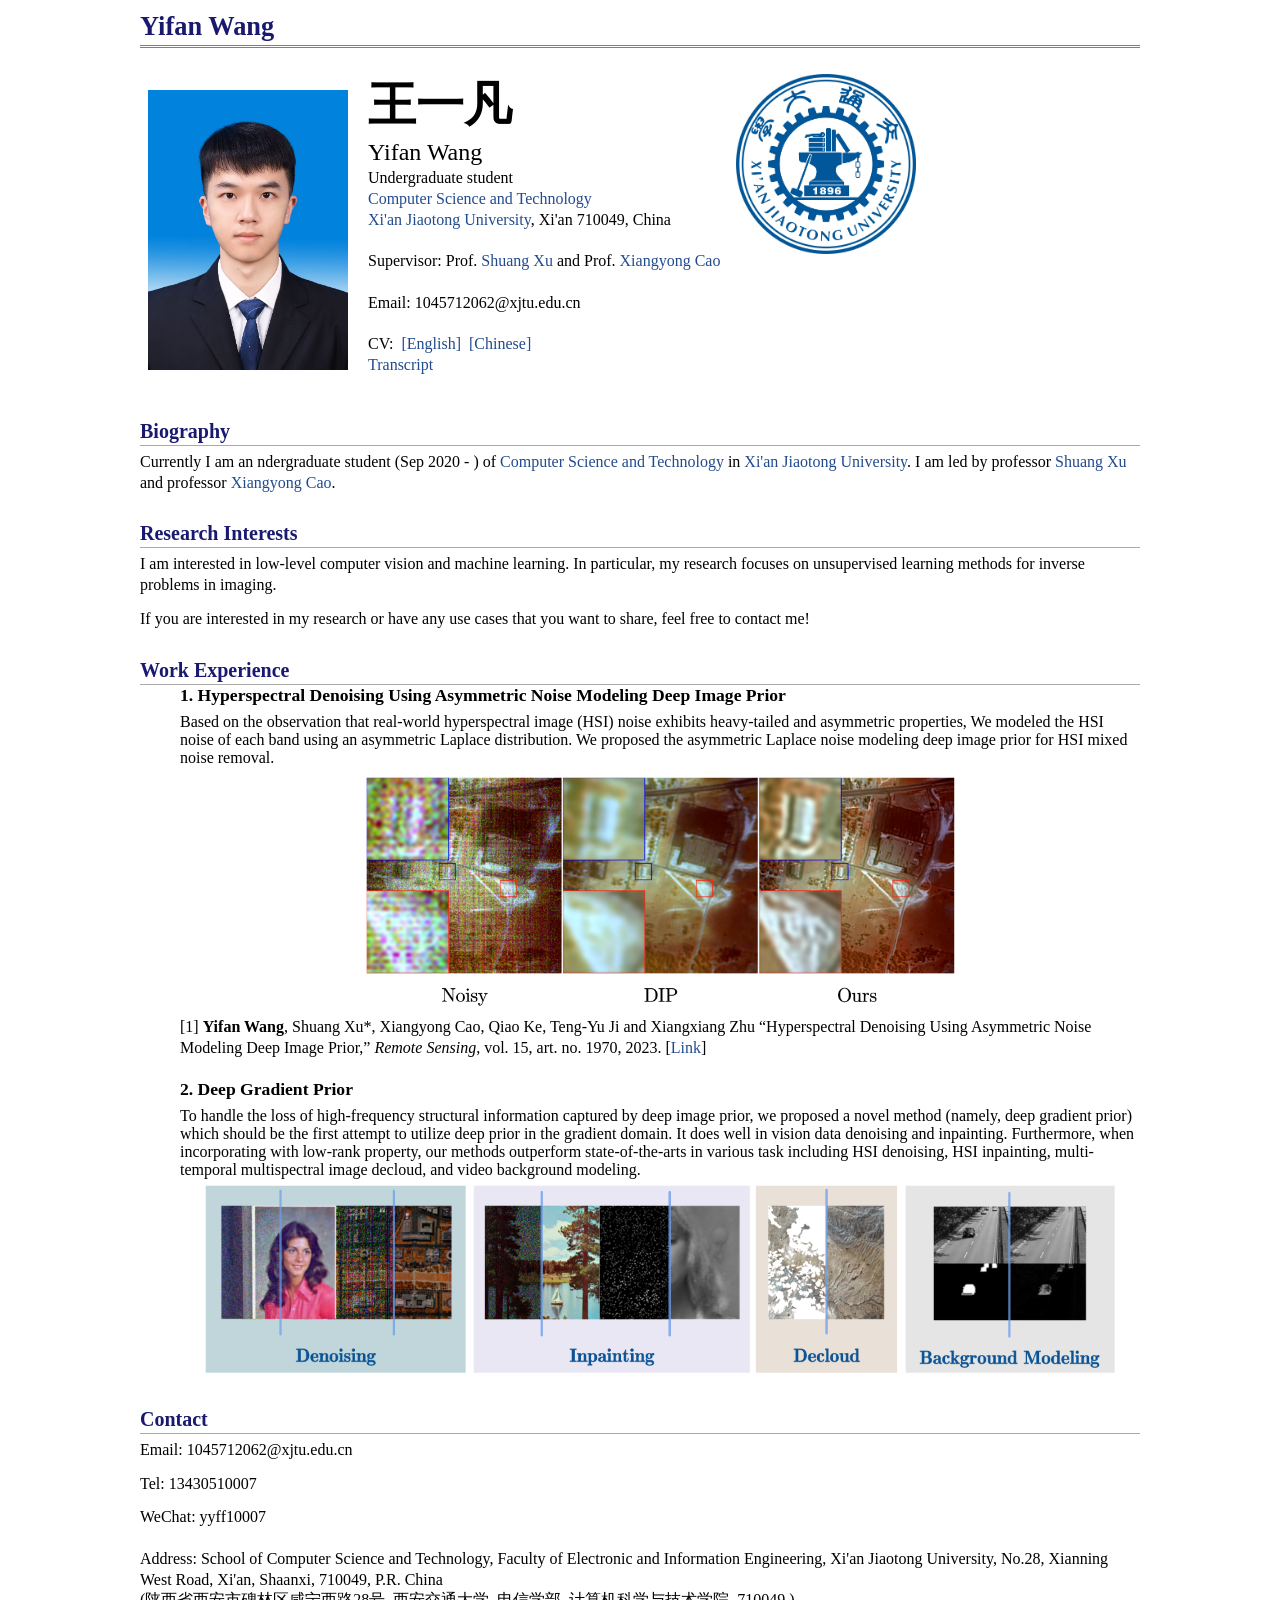
==== commit fe9f8d81: "update" ====
--- a/index.html
+++ b/index.html
@@ -42,6 +42,7 @@
                             <a href="https://gr.xjtu.edu.cn/en/web/caoxiangyong/home">Xiangyong Cao</a>
                             <br><br> Email: 1045712062@xjtu.edu.cn
                             <br><br>CV:&nbsp&nbsp<a href="./template_files/CV-Yifan Wang.pdf">[English]</a>&nbsp&nbsp<a href="./template_files/简历.pdf">[Chinese]</a>
+                            <br><a href="./template_files/Transcript.pdf">Transcript</a>
                         </p>
                     </td>
                     <td valign="top" width="179">
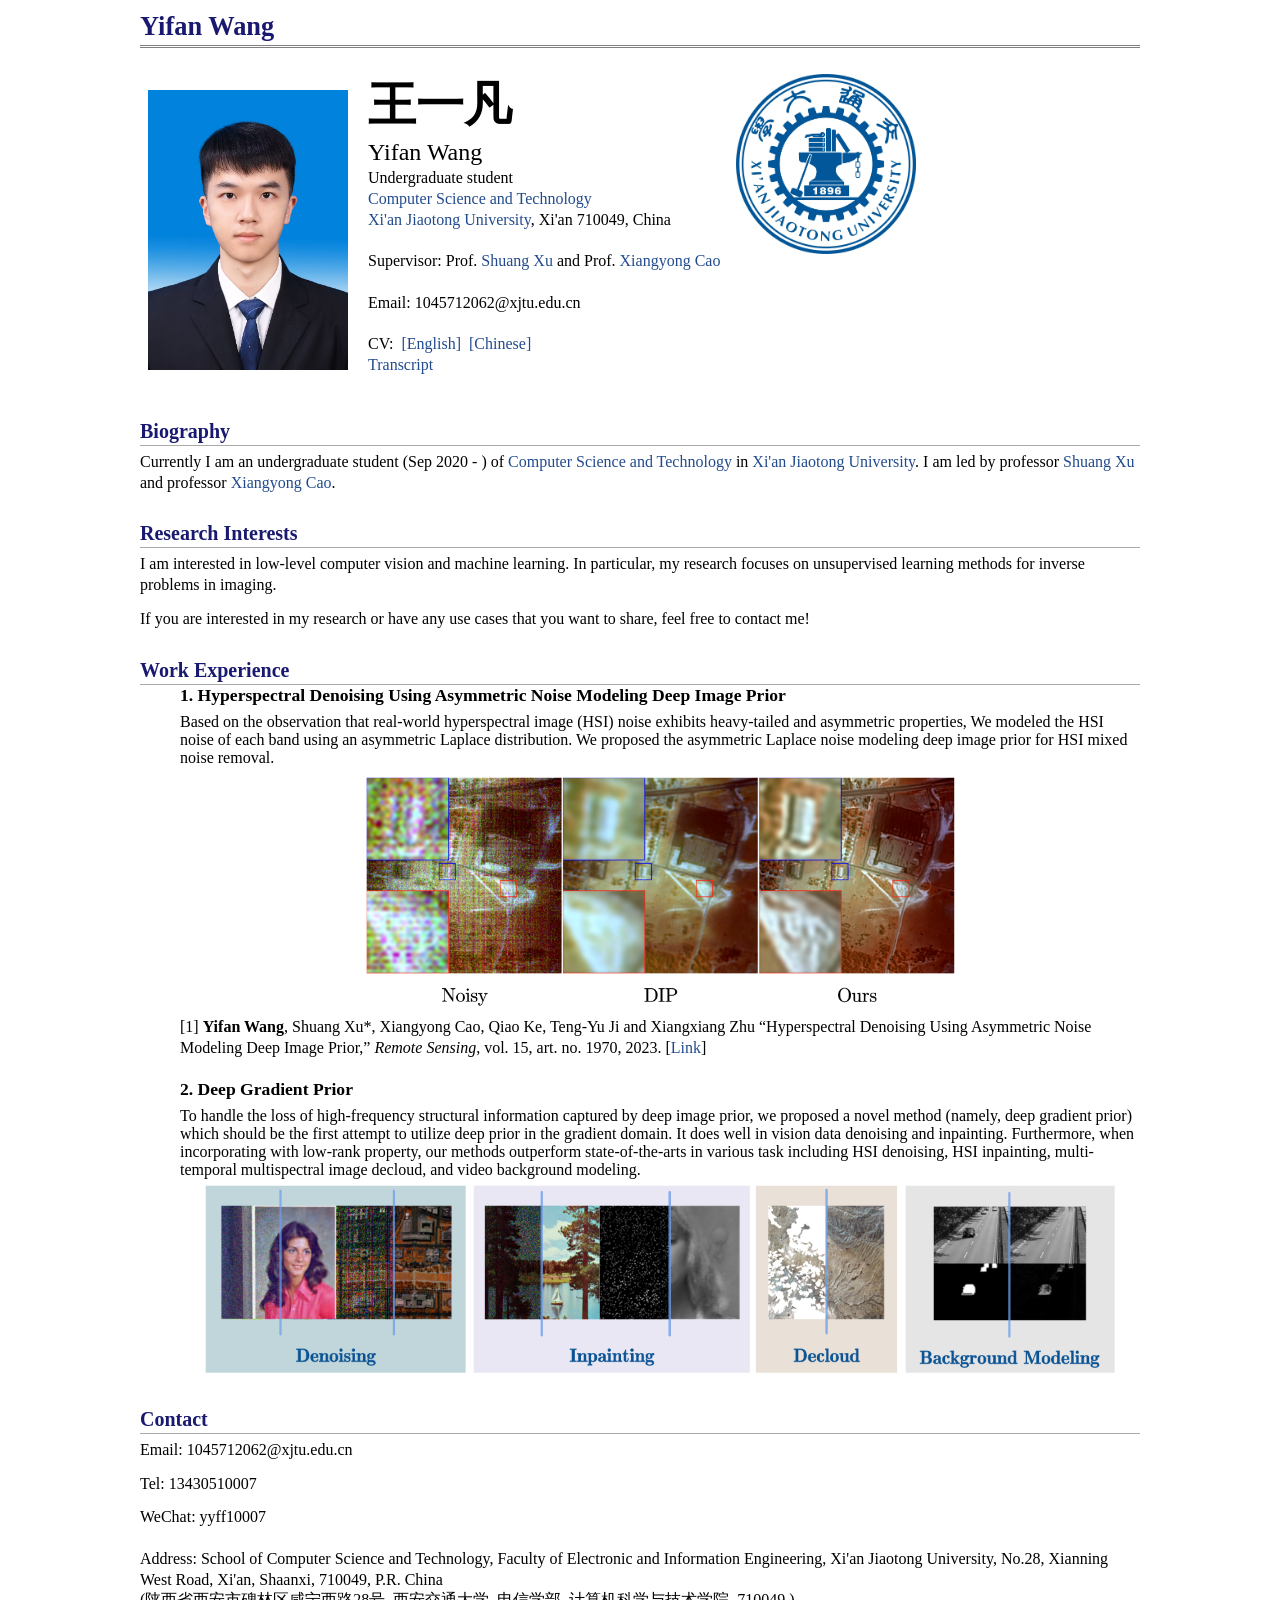
==== commit 76db7772: "update" ====
--- a/index.html
+++ b/index.html
@@ -56,7 +56,7 @@
         <!-- 个人经历介绍 -->
         <h2>Biography</h2>
         <p>
-            Currently I am an ndergraduate student (Sep 2020 - ) of <a href="http://www.cs.xjtu.edu.cn/">Computer Science and Technology</a> in <a href="http://www.xjtu.edu.cn/">Xi'an Jiaotong University</a>. I am led by professor <a href="https://teacher.nwpu.edu.cn/shuangxu.html">Shuang Xu</a> and professor <a href="https://gr.xjtu.edu.cn/en/web/caoxiangyong/home">Xiangyong Cao</a>.
+            Currently I am an undergraduate student (Sep 2020 - ) of <a href="http://www.cs.xjtu.edu.cn/">Computer Science and Technology</a> in <a href="http://www.xjtu.edu.cn/">Xi'an Jiaotong University</a>. I am led by professor <a href="https://teacher.nwpu.edu.cn/shuangxu.html">Shuang Xu</a> and professor <a href="https://gr.xjtu.edu.cn/en/web/caoxiangyong/home">Xiangyong Cao</a>.
         </p>
 
         <!-- 研究方向 -->
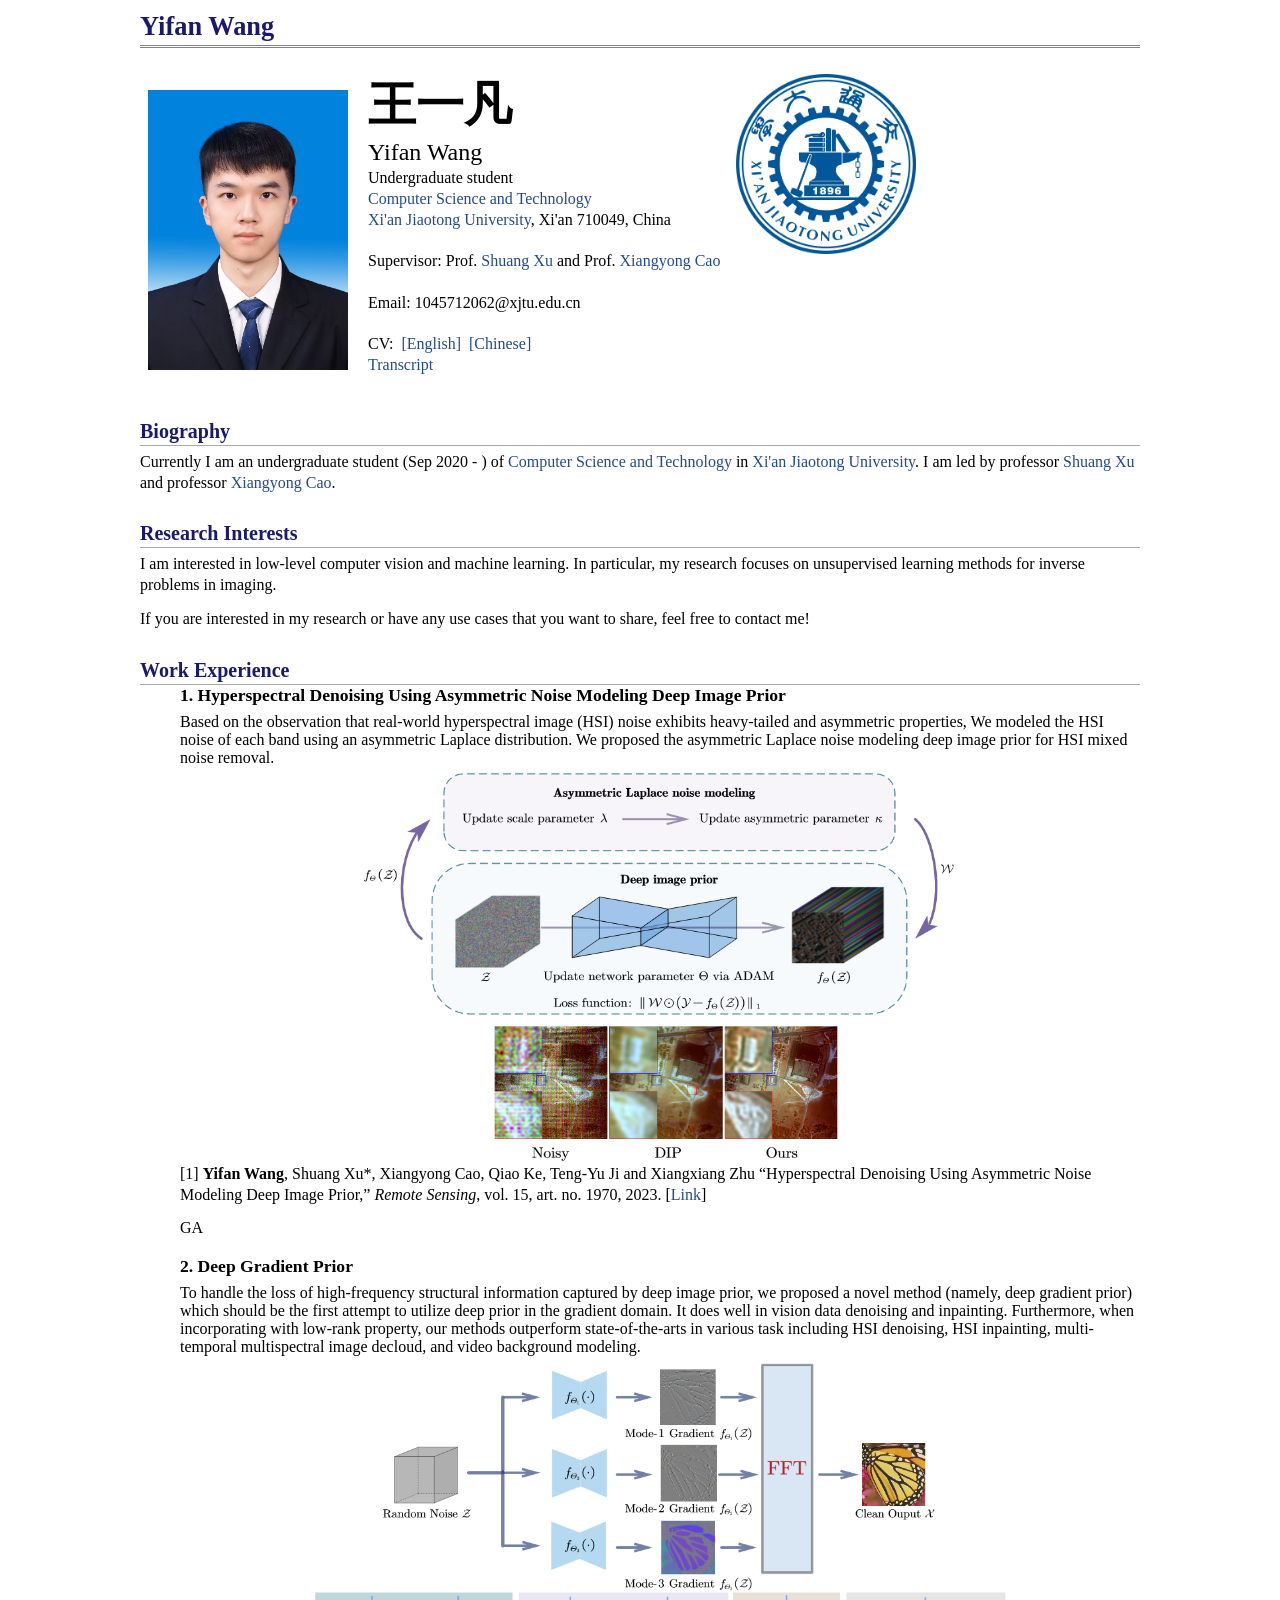
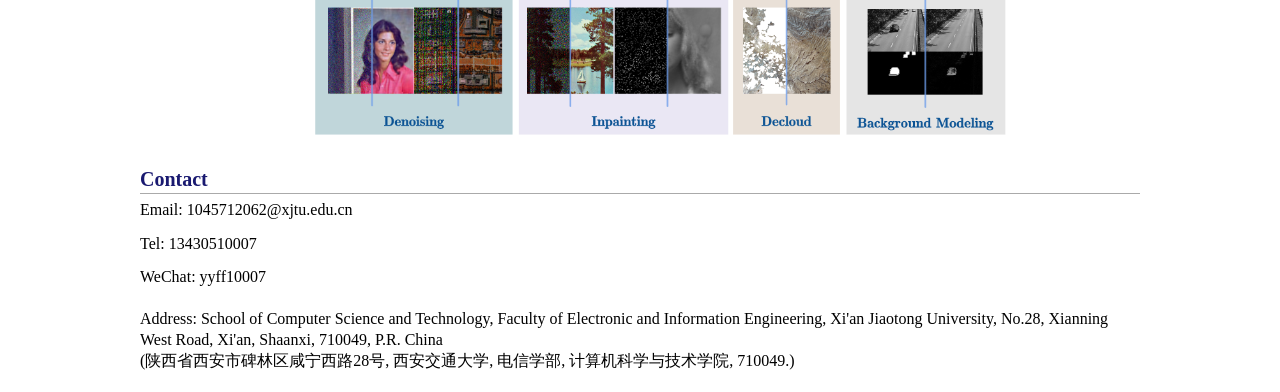
==== commit bd2456ee: "update" ====
--- a/index.html
+++ b/index.html
@@ -69,7 +69,7 @@
         <ol>
             <h3>1. Hyperspectral Denoising Using Asymmetric Noise Modeling Deep Image Prior</h3>
             Based on the observation that real-world hyperspectral image (HSI) noise exhibits heavy-tailed and asymmetric properties, We modeled the HSI noise of each band using an asymmetric Laplace distribution. We proposed the asymmetric Laplace noise modeling deep image prior for HSI mixed noise removal.
-            <center><img height="250" src="./template_files/ALDIP.png" width="609" border="0"></center>
+            <center><img height="397" src="./template_files/ALDIP-GA.png" width="600" border="0"></center>
 
             <p style="text-indent: 0rem;margin-left: 0rem;">
                 <span>[1] <b>Yifan Wang</b>, Shuang Xu*, Xiangyong Cao, Qiao Ke, Teng-Yu Ji and Xiangxiang Zhu
@@ -79,10 +79,10 @@
                 [<a href= " https://doi.org/10.3390/rs15081970" target="_blank">Link</a>] 
                 </span>
             </p>
-
+GA
             <h3>2. Deep Gradient Prior</h3>
             To handle the loss of high-frequency structural information captured by deep image prior, we proposed a novel method (namely, deep gradient prior) which should be the first attempt to utilize deep prior in the gradient domain. It does well in vision data denoising and inpainting. Furthermore, when incorporating with low-rank property, our methods outperform state-of-the-arts in various task including HSI denoising, HSI inpainting, multi-temporal multispectral image decloud, and video background modeling.
-            <center><img height="200" src="./template_files/DGP.png" width="921.75" border="0"></center>
+            <center><img height="383" src="./template_files/DGP-GA.png" width="700" border="0"></center>
         </ol>
         <!-- 联系方式 -->
         <h2>Contact</h2>
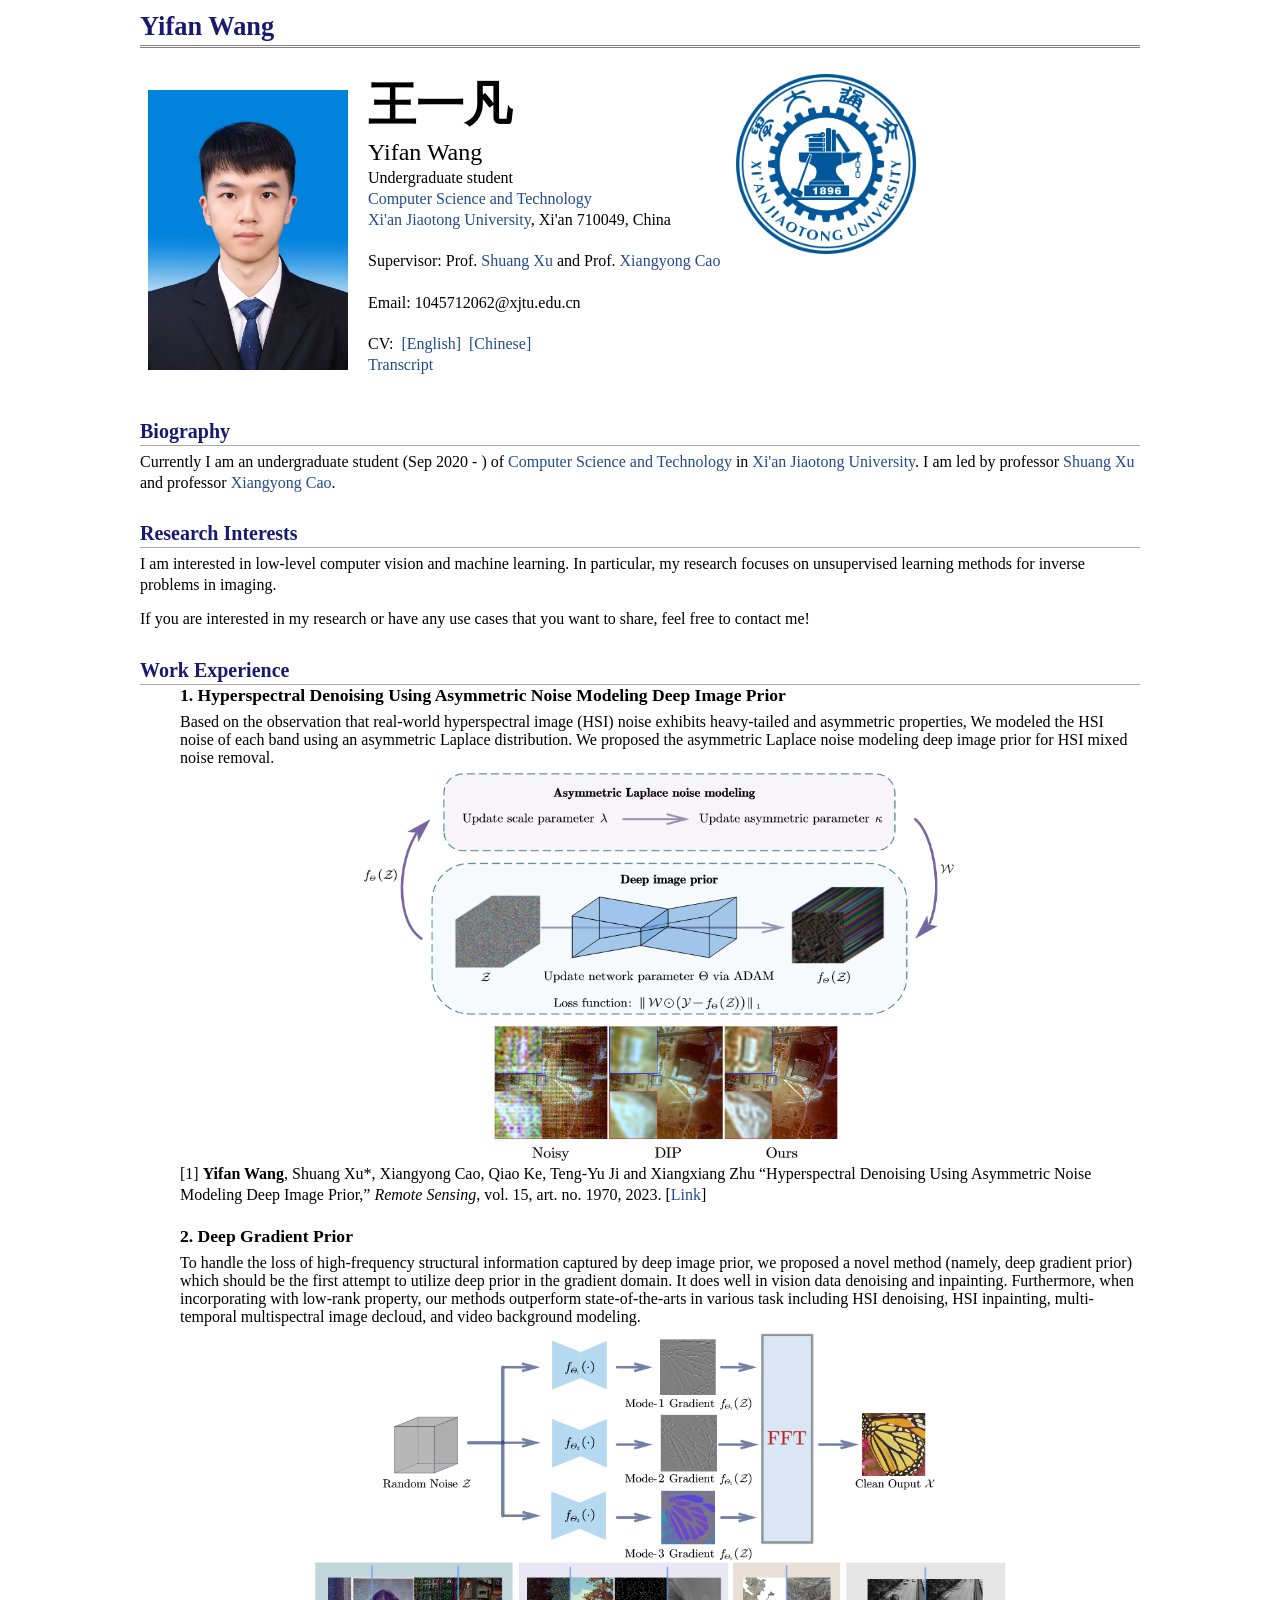
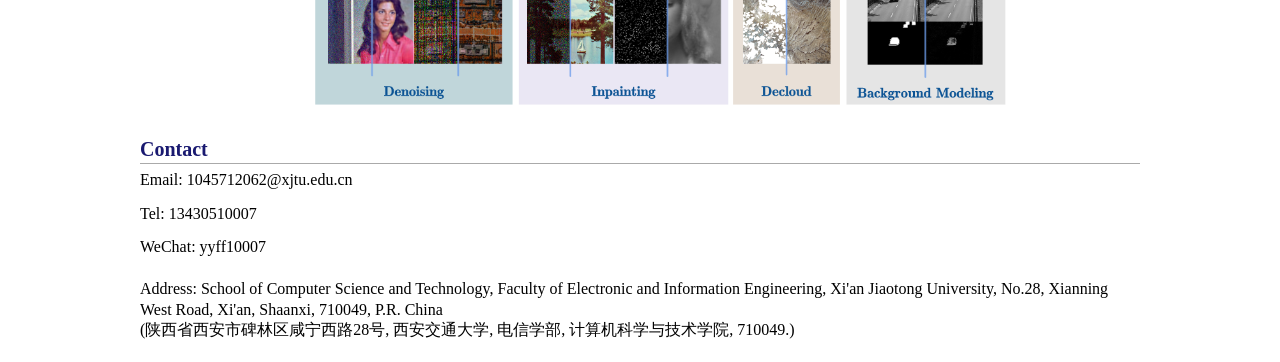
==== commit fae46104: "update" ====
--- a/index.html
+++ b/index.html
@@ -79,7 +79,6 @@
                 [<a href= " https://doi.org/10.3390/rs15081970" target="_blank">Link</a>] 
                 </span>
             </p>
-GA
             <h3>2. Deep Gradient Prior</h3>
             To handle the loss of high-frequency structural information captured by deep image prior, we proposed a novel method (namely, deep gradient prior) which should be the first attempt to utilize deep prior in the gradient domain. It does well in vision data denoising and inpainting. Furthermore, when incorporating with low-rank property, our methods outperform state-of-the-arts in various task including HSI denoising, HSI inpainting, multi-temporal multispectral image decloud, and video background modeling.
             <center><img height="383" src="./template_files/DGP-GA.png" width="700" border="0"></center>
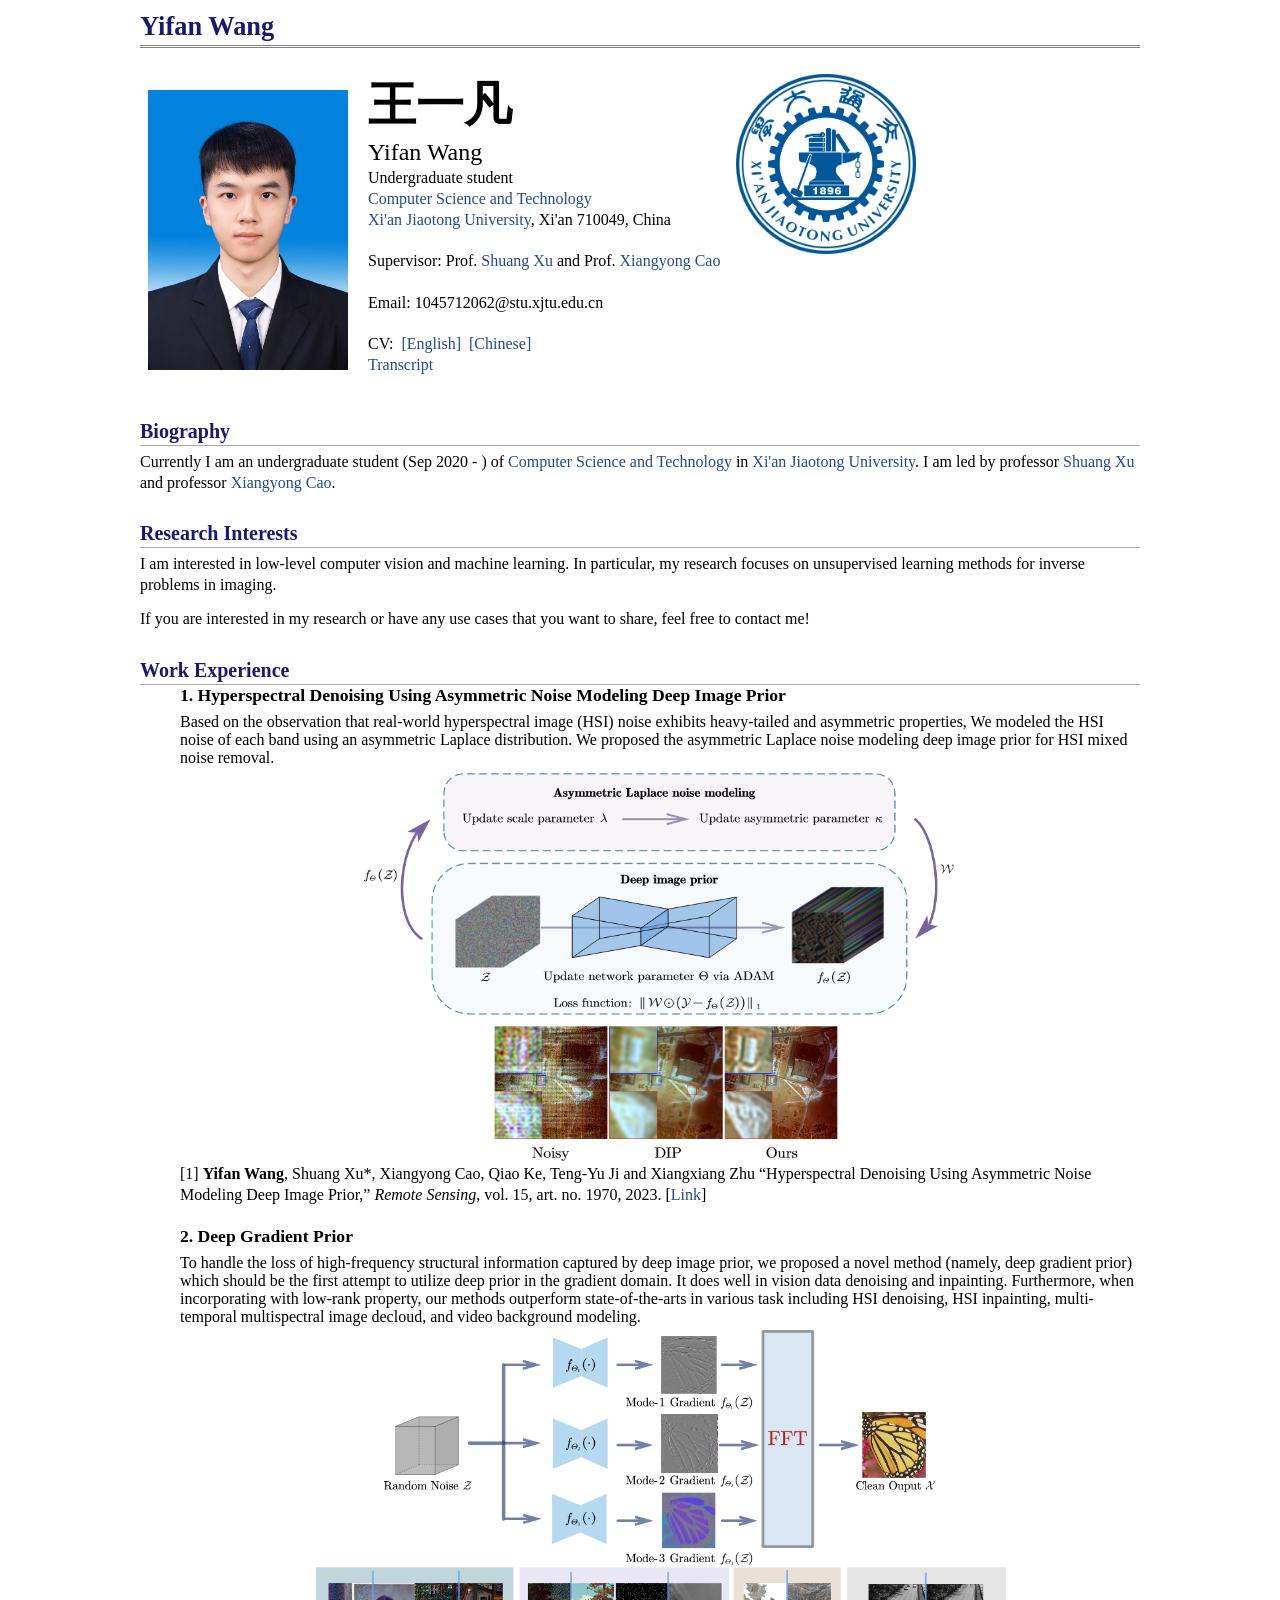
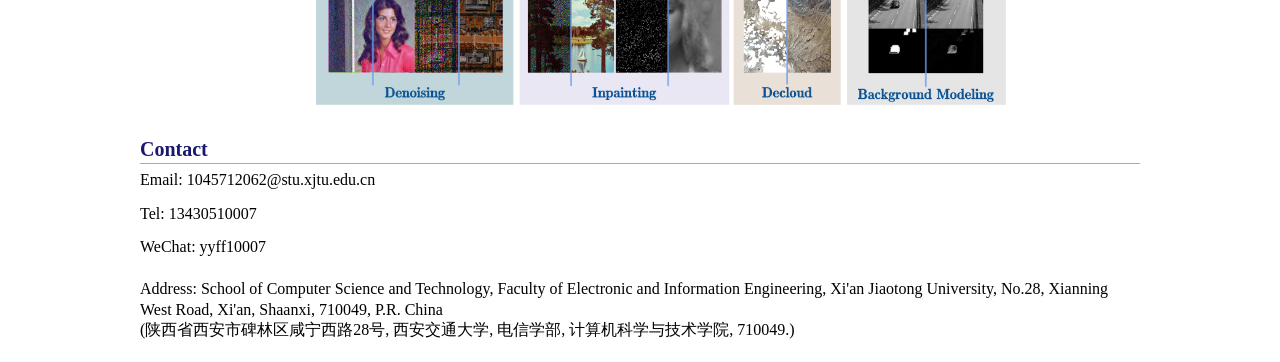
==== commit e07a90f2: "update" ====
--- a/index.html
+++ b/index.html
@@ -40,7 +40,7 @@
                             <a href="https://teacher.nwpu.edu.cn/shuangxu.html">Shuang Xu</a>
                             and Prof.
                             <a href="https://gr.xjtu.edu.cn/en/web/caoxiangyong/home">Xiangyong Cao</a>
-                            <br><br> Email: 1045712062@xjtu.edu.cn
+                            <br><br> Email: 1045712062@stu.xjtu.edu.cn
                             <br><br>CV:&nbsp&nbsp<a href="./template_files/CV-Yifan Wang.pdf">[English]</a>&nbsp&nbsp<a href="./template_files/简历.pdf">[Chinese]</a>
                             <br><a href="./template_files/Transcript.pdf">Transcript</a>
                         </p>
@@ -85,7 +85,7 @@
         </ol>
         <!-- 联系方式 -->
         <h2>Contact</h2>
-        <p>Email: 1045712062@xjtu.edu.cn
+        <p>Email: 1045712062@stu.xjtu.edu.cn
         <p>Tel: 13430510007
         <p>WeChat: yyff10007
             <br><br> Address: School of Computer Science and Technology, Faculty of Electronic and Information Engineering, Xi'an Jiaotong University, No.28, Xianning West Road, Xi'an, Shaanxi, 710049, P.R. China<br> (陕西省西安市碑林区咸宁西路28号, 西安交通大学, 电信学部, 计算机科学与技术学院, 710049.)</p>
